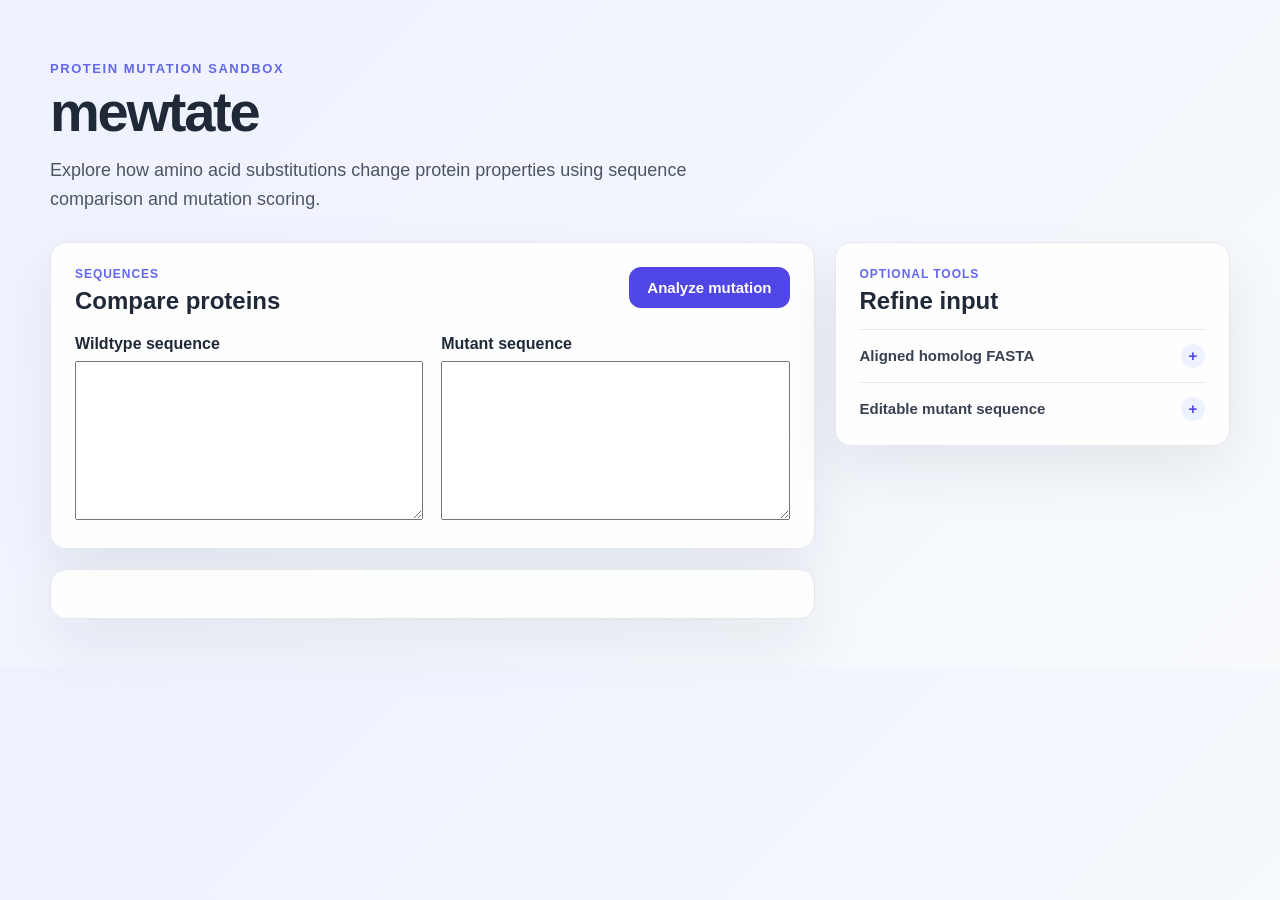
==== frontend/index.html @ 337297ac "added more conservations features, including a heatmap" ====
<!DOCTYPE html>
<html lang="en">
<head>
    <meta charset="UTF-8">
    <title>mewtate</title>
    <link rel="stylesheet" href="style.css">
</head>
<body>
    <main>
        <header class="hero">
            <p class="eyebrow">Protein mutation sandbox</p>
            <h1>mewtate</h1>
            <p class="hero-text">
                Explore how amino acid substitutions change protein properties using sequence comparison
                and mutation scoring.
            </p>
        </header>

        <section class="workspace-grid">
            <div class="main-column">
                <section class="panel sequence-panel">
                    <div class="panel-header">
                        <div>
                            <p class="panel-kicker">Sequences</p>
                            <h2>Compare proteins</h2>
                        </div>
                        <button id="analyze-button">Analyze mutation</button>
                    </div>

                    <div class="sequence-input-grid">
                        <div>
                            <label for="wildtype-sequence">Wildtype sequence</label>
                            <textarea id="wildtype-sequence" rows="7"></textarea>
                        </div>

                        <div>
                            <label for="mutant-sequence">Mutant sequence</label>
                            <textarea id="mutant-sequence" rows="7"></textarea>
                        </div>
                    </div>
                </section>

                <section id="results"></section>
            </div>

            <aside class="panel tools-panel">
                <div class="panel-header compact">
                    <div>
                        <p class="panel-kicker">Optional tools</p>
                        <h2>Refine input</h2>
                    </div>
                </div>

                <details class="tool-drawer">
                    <summary>Aligned homolog FASTA</summary>
                    <label for="aligned-fasta">Paste aligned sequences</label>
                    <textarea id="aligned-fasta" rows="7" placeholder=">seq1&#10;MKTFFVLLL&#10;>seq2&#10;MKTFFILLL&#10;>seq3&#10;MKTYFVLLL"></textarea>
                </details>

                <details class="tool-drawer">
                    <summary>Editable mutant sequence</summary>
                    <button id="load-sequence-button">Load sequence into editor</button>

                    <div class="mutation-modes">
                        <button id="substitute-mode-button">Substitute</button>
                        <button id="insert-mode-button">Insert</button>
                        <button id="delete-mode-button">Delete</button>
                    </div>

                    <div id="sequence-editor"></div>

                    <h3>Amino acid palette</h3>
                    <div id="amino-acid-palette"></div>

                    <div id="amino-acid-legend" class="hidden">
                        <div class="legend">
                            <span class="legend-item aa-nonpolar">Nonpolar / hydrophobic</span>
                            <span class="legend-item aa-polar">Polar uncharged</span>
                            <span class="legend-item aa-positive">Positively charged</span>
                            <span class="legend-item aa-negative">Negatively charged</span>
                        </div>
                    </div>
                </details>
            </aside>
        </section>
    </main>

    <script src="app.js?v=conservation-details"></script>
</body>
</html>
---- frontend/style.css ----
body {
    font-family: Inter, Arial, sans-serif;
    background: linear-gradient(135deg, #eef2ff, #f8fafc);
    color: #1f2937;
    margin: 0;
    padding: 48px 24px;
}


main {
    max-width: 1180px;
    margin: 0 auto;
}

.hero {
    margin-bottom: 28px;
}

.eyebrow {
    text-transform: uppercase;
    letter-spacing: 0.12em;
    font-size: 13px;
    font-weight: 700;
    color: #6366f1;
    margin-bottom: 8px;
}

.hero h1 {
    font-size: 56px;
    line-height: 1;
    margin: 0;
    letter-spacing: -0.04em;
}

.hero-text {
    max-width: 680px;
    font-size: 18px;
    line-height: 1.6;
    color: #4b5563;
    margin-top: 16px;
}

.workspace-grid {
    display: grid;
    grid-template-columns: minmax(0, 1.45fr) minmax(320px, 0.75fr);
    gap: 20px;
    align-items: start;
}

.main-column {
    display: grid;
    gap: 20px;
}

.panel {
    background: rgba(255, 255, 255, 0.92);
    border: 1px solid #e5e7eb;
    border-radius: 16px;
    padding: 24px;
    box-shadow: 0 24px 60px rgba(15, 23, 42, 0.08);
}

.panel-header {
    display: flex;
    justify-content: space-between;
    gap: 18px;
    align-items: flex-start;
    margin-bottom: 20px;
}

.panel-header.compact {
    margin-bottom: 12px;
}

.panel-kicker {
    margin: 0 0 6px;
    color: #6366f1;
    font-size: 12px;
    font-weight: 800;
    letter-spacing: 0.08em;
    text-transform: uppercase;
}

.panel h2 {
    margin: 0;
    font-size: 24px;
}

.sequence-input-grid {
    display: grid;
    grid-template-columns: repeat(2, minmax(0, 1fr));
    gap: 18px;
}

label {
    display: block;
    margin-top: 0;
    font-weight: bold;
}

textarea {
    width: 100%;
    margin-top: 8px;
    padding: 12px;
    font-family: monospace;
    font-size: 16px;
    box-sizing: border-box;
}
button {
    margin-top: 0;
    padding: 12px 18px;
    font-size: 15px;
    font-weight: 700;
    cursor: pointer;
    border: none;
    border-radius: 12px;
    background: #4f46e5;
    color: white;
}

.tool-drawer {
    border-top: 1px solid #e5e7eb;
    padding-top: 14px;
    margin-top: 14px;
}

.tool-drawer summary {
    cursor: pointer;
    color: #374151;
    font-size: 15px;
    font-weight: 700;
    list-style: none;
    display: flex;
    justify-content: space-between;
    align-items: center;
    gap: 12px;
}

.tool-drawer summary::-webkit-details-marker {
    display: none;
}

.tool-drawer summary::after {
    content: "+";
    display: inline-flex;
    justify-content: center;
    align-items: center;
    width: 24px;
    height: 24px;
    border-radius: 50%;
    background: #eef2ff;
    color: #4f46e5;
}

.tool-drawer[open] summary::after {
    content: "-";
}

.tool-drawer[open] summary {
    margin-bottom: 16px;
}

.tool-drawer h3 {
    margin: 18px 0 0;
    font-size: 16px;
}

.tool-drawer label {
    margin-top: 0;
}

.insert-slot {
    width: 24px;
    height: 34px;
    border-radius: 8px;
    border: 1px dashed #9ca3af;
    background: #f9fafb;
    color: #6b7280;
    font-weight: bold;
    padding: 0;
    margin-top: 0;
}

.insert-slot:hover {
    background: #e0e7ff;
    border-color: #4f46e5;
    color: #4f46e5;
}

.insert-slot.selected-insert-slot {
    background: #4f46e5;
    border-color: #4f46e5;
    color: white;
}

.editable-residue:disabled {
    cursor: default;
    opacity: 1;
}

button:hover {
    background: #4338ca;
}
.editable-residue,
.amino-acid-block {
    margin-top: 0;
    padding: 0;
    color: #1f2937;
}
.mutation-modes {
    display: flex;
    gap: 10px;
    margin-top: 18px;
    margin-bottom: 18px;
}

.mutation-modes button {
    background: #e5e7eb;
    color: #111827;
}

.mutation-modes button:hover {
    background: #d1d5db;
}
.mutation-modes button.active-mode {
    background: #cb9763;
    color: white;
}


#results {
    padding: 24px;
    border: 1px solid #e5e7eb;
    border-radius: 16px;
    background: rgba(255, 255, 255, 0.92);
    box-shadow: 0 24px 60px rgba(15, 23, 42, 0.08);
}

li {
    margin-bottom: 20px;
}

.error {
    color: darkred;
    font-weight: bold;
}

.sequence-visualization {
    margin-top: 16px;
    margin-bottom: 28px;
    padding: 16px;
    background: #fafafa;
    border: 1px solid #ddd;
    border-radius: 10px;
}

.sequence-row {
    display: flex;
    align-items: flex-start;
    margin-bottom: 12px;
}

.sequence-label {
    width: 48px;
    font-weight: bold;
    font-family: monospace;
}

.sequence-tiles {
    display: flex;
    flex-wrap: wrap;
    gap: 4px;
}

.residue-tile {
    display: inline-flex;
    align-items: center;
    justify-content: center;
    width: 28px;
    height: 28px;
    font-family: monospace;
    font-weight: bold;
    background: #e8e8e8;
    border-radius: 6px;
    border: 1px solid #ccc;
}

.residue-tile.changed {
    background: #ffd6a5;
    border-color: #cc7a00;
}

.conservation-heatmap {
    display: flex;
    flex-wrap: wrap;
    gap: 4px;
    margin-top: 12px;
    margin-bottom: 28px;
    padding: 16px;
    background: #fafafa;
    border: 1px solid #ddd;
    border-radius: 10px;
}

.conservation-legend {
    display: grid;
    grid-template-columns: auto minmax(140px, 240px) auto;
    align-items: center;
    gap: 10px;
    margin-top: 10px;
    color: #4b5563;
    font-size: 13px;
    font-weight: 700;
}

.conservation-gradient {
    height: 10px;
    border-radius: 999px;
    border: 1px solid #fecdd3;
    background: linear-gradient(90deg, hsl(350, 48%, 96%), hsl(350, 90%, 44%));
}

.conservation-tile {
    display: inline-flex;
    align-items: center;
    justify-content: center;
    width: 28px;
    height: 28px;
    border-radius: 6px;
    border: 1px solid #ccc;
    font-family: monospace;
    font-weight: bold;
}

.substitution-list {
    display: grid;
    gap: 16px;
}

.substitution-card {
    padding: 18px;
    border-radius: 12px;
    border: 1px solid #ddd;
    background: #fafafa;
}

.substitution-header {
    display: flex;
    justify-content: space-between;
    align-items: center;
    margin-bottom: 10px;
}

.substitution-header strong {
    font-size: 20px;
    font-family: monospace;
}

.substitution-header span {
    padding: 4px 10px;
    border-radius: 999px;
    font-size: 13px;
    font-weight: bold;
    text-transform: uppercase;
}

.substitution-details {
    display: grid;
    grid-template-columns: repeat(auto-fit, minmax(130px, 1fr));
    gap: 12px;
    margin-top: 14px;
}

.substitution-details div {
    padding: 10px;
    background: white;
    border-radius: 8px;
    border: 1px solid #e0e0e0;
}

.severity-low .substitution-header span {
    background: #d8f3dc;
    color: #1b5e20;
}

.severity-moderate .substitution-header span {
    background: #fff3bf;
    color: #7a4f00;
}

.severity-high .substitution-header span {
    background: #ffd6d6;
    color: #8a0000;
}

#sequence-editor,
#amino-acid-palette {
    display: flex;
    flex-wrap: wrap;
    gap: 6px;
    margin-top: 12px;
    margin-bottom: 24px;
}

.editable-residue,
.amino-acid-block {
    width: 34px;
    height: 34px;
    border-radius: 8px;
    border: 1px solid #ccc;
    background: #eeeeee;
    font-family: monospace;
    font-weight: bold;
    cursor: pointer;
}

.editable-residue:hover,
.amino-acid-block:hover {
    background: #ddd;
}

.editable-residue.selected {
    background: #bde0fe;
    border-color: #0077b6;
}

.aa-nonpolar {
    background: #d8f3dc;
    border-color: #95d5b2;
}

.aa-polar {
    background: #dbeafe;
    border-color: #93c5fd;
}

.aa-positive {
    background: #fde2e2;
    border-color: #fca5a5;
}

.aa-negative {
    background: #ede9fe;
    border-color: #c4b5fd;
}

.legend {
    display: flex;
    flex-wrap: wrap;
    gap: 8px;
    margin-bottom: 24px;
}

.legend-item {
    padding: 6px 10px;
    border-radius: 999px;
    border: 1px solid #ccc;
    font-size: 13px;
    font-weight: bold;
}
.hidden {
    display: none;
}

@media (max-width: 900px) {
    body {
        padding: 32px 16px;
    }

    .workspace-grid,
    .sequence-input-grid {
        grid-template-columns: 1fr;
    }

    .panel-header {
        display: block;
    }

    #analyze-button {
        margin-top: 16px;
        width: 100%;
    }
}
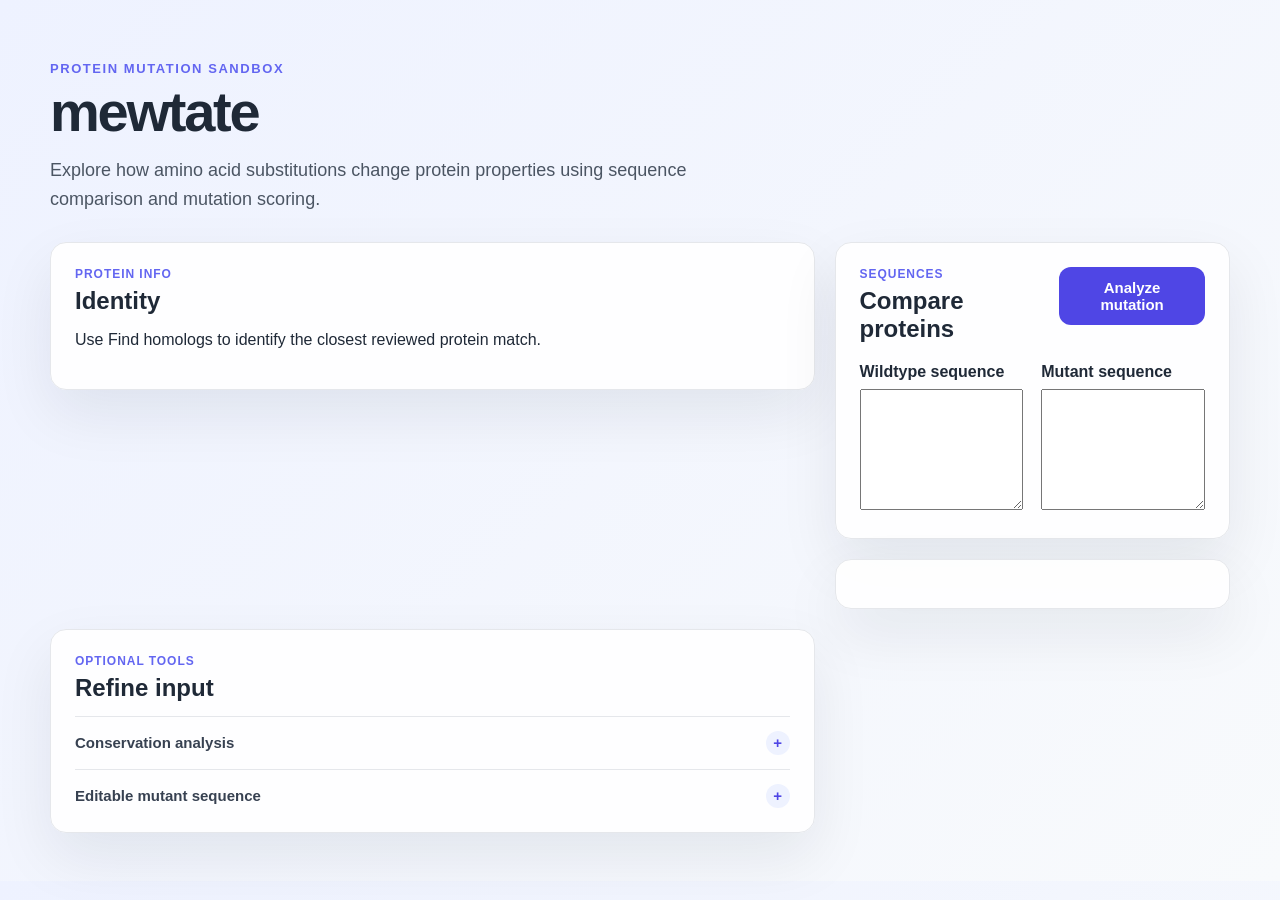
==== commit 6072ee8c: "added full homolog search and alignment job support" ====
--- a/frontend/index.html
+++ b/frontend/index.html
@@ -17,6 +17,21 @@
         </header>
 
         <section class="workspace-grid">
+            <aside class="panel info-panel">
+                <div class="panel-header compact">
+                    <div>
+                        <p class="panel-kicker">Protein info</p>
+                        <h2>Identity</h2>
+                    </div>
+                </div>
+
+                <div id="protein-info" class="protein-info">
+                    <p class="empty-state">
+                        Use Find homologs to identify the closest reviewed protein match.
+                    </p>
+                </div>
+            </aside>
+
             <div class="main-column">
                 <section class="panel sequence-panel">
                     <div class="panel-header">
@@ -30,12 +45,12 @@
                     <div class="sequence-input-grid">
                         <div>
                             <label for="wildtype-sequence">Wildtype sequence</label>
-                            <textarea id="wildtype-sequence" rows="7"></textarea>
+                            <textarea id="wildtype-sequence" rows="5"></textarea>
                         </div>
 
                         <div>
                             <label for="mutant-sequence">Mutant sequence</label>
-                            <textarea id="mutant-sequence" rows="7"></textarea>
+                            <textarea id="mutant-sequence" rows="5"></textarea>
                         </div>
                     </div>
                 </section>
@@ -52,8 +67,21 @@
                 </div>
 
                 <details class="tool-drawer">
-                    <summary>Aligned homolog FASTA</summary>
-                    <label for="aligned-fasta">Paste aligned sequences</label>
+                    <summary>Conservation analysis</summary>
+                    <div class="homolog-search">
+                        <p class="tool-description">
+                            Find homologs automatically or paste your own pre-aligned homolog sequences below. Homolog search can take a minute or two.
+                            Custom Aligned FASTA is prioritized over homolog search. 
+                        </p>
+                        <button id="find-homologs-button">Find homologs</button>
+                        <div id="homolog-search-progress" class="progress-bar hidden">
+                            <span></span>
+                        </div>
+                        <p id="homolog-search-status" class="tool-status">
+                            Search Swiss-Prot homologs and build a Clustal Omega alignment for conservation analysis.
+                        </p>
+                    </div>
+                    <label for="aligned-fasta">Custom aligned FASTA</label>
                     <textarea id="aligned-fasta" rows="7" placeholder=">seq1&#10;MKTFFVLLL&#10;>seq2&#10;MKTFFILLL&#10;>seq3&#10;MKTYFVLLL"></textarea>
                 </details>
 
--- a/frontend/style.css
+++ b/frontend/style.css
@@ -106,6 +106,7 @@
     font-size: 16px;
     box-sizing: border-box;
 }
+
 button {
     margin-top: 0;
     padding: 12px 18px;
@@ -167,6 +168,9 @@
 
 .tool-drawer label {
     margin-top: 0;
+    color: #4b5563;
+    font-size: 13px;
+    font-weight: 600;
 }
 
 .insert-slot {
@@ -201,6 +205,86 @@
 button:hover {
     background: #4338ca;
 }
+
+button:disabled {
+    cursor: wait;
+    opacity: 0.65;
+}
+
+.homolog-search {
+    display: grid;
+    gap: 10px;
+    margin-bottom: 18px;
+}
+
+.homolog-search button {
+    justify-self: start;
+}
+
+.tool-status {
+    margin: 0;
+    color: #4b5563;
+    font-size: 14px;
+    line-height: 1.5;
+}
+
+.tool-description {
+    margin: 0;
+    color: #4b5563;
+    font-size: 14px;
+    line-height: 1.5;
+}
+
+.tool-status.error {
+    color: darkred;
+    font-weight: 700;
+}
+
+.tool-status.success {
+    color: #166534;
+    font-weight: 700;
+}
+
+.tool-status.success::before {
+    content: "✓";
+    display: inline-flex;
+    align-items: center;
+    justify-content: center;
+    width: 18px;
+    height: 18px;
+    margin-right: 6px;
+    border-radius: 50%;
+    background: #dcfce7;
+    color: #166534;
+    font-size: 12px;
+}
+
+.progress-bar {
+    height: 8px;
+    overflow: hidden;
+    border-radius: 999px;
+    background: #e5e7eb;
+}
+
+.progress-bar span {
+    display: block;
+    width: 42%;
+    height: 100%;
+    border-radius: inherit;
+    background: linear-gradient(90deg, #818cf8, #4f46e5);
+    animation: progress-slide 1.25s ease-in-out infinite;
+}
+
+@keyframes progress-slide {
+    0% {
+        transform: translateX(-110%);
+    }
+
+    100% {
+        transform: translateX(260%);
+    }
+}
+
 .editable-residue,
 .amino-acid-block {
     margin-top: 0;
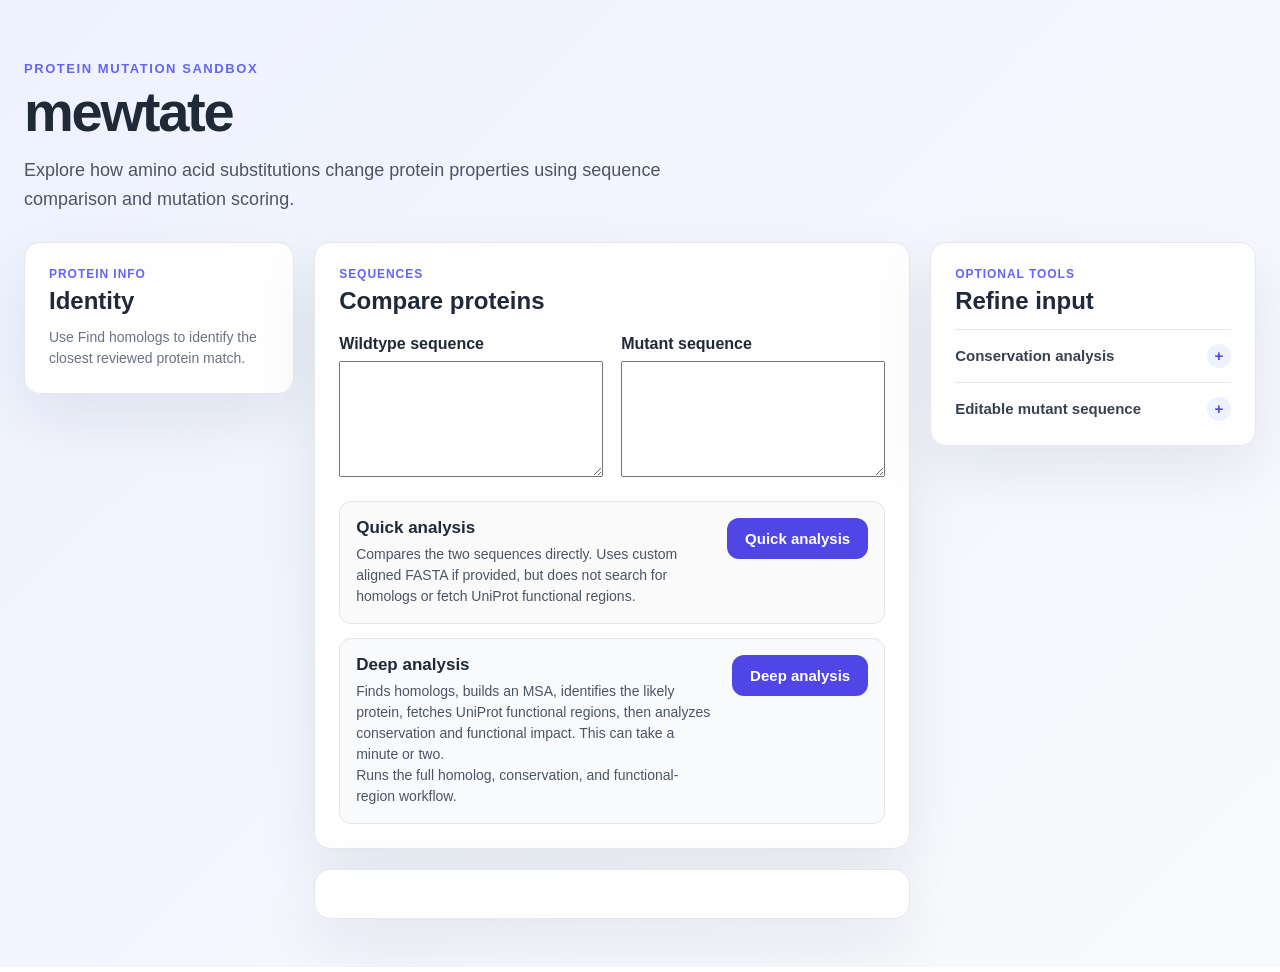
==== commit afa238e1: "added functional analysis" ====
--- a/frontend/index.html
+++ b/frontend/index.html
@@ -39,7 +39,6 @@
                             <p class="panel-kicker">Sequences</p>
                             <h2>Compare proteins</h2>
                         </div>
-                        <button id="analyze-button">Analyze mutation</button>
                     </div>
 
                     <div class="sequence-input-grid">
@@ -51,6 +50,37 @@
                         <div>
                             <label for="mutant-sequence">Mutant sequence</label>
                             <textarea id="mutant-sequence" rows="5"></textarea>
+                        </div>
+                    </div>
+
+                    <div class="analysis-actions">
+                        <div class="analysis-option">
+                            <div>
+                                <h3>Quick analysis</h3>
+                                <p>
+                                    Compares the two sequences directly. Uses custom aligned FASTA if provided,
+                                    but does not search for homologs or fetch UniProt functional regions.
+                                </p>
+                            </div>
+                            <button id="quick-analysis-button">Quick analysis</button>
+                        </div>
+
+                        <div class="analysis-option deep-analysis">
+                            <div>
+                                <h3>Deep analysis</h3>
+                                <p>
+                                    Finds homologs, builds an MSA, identifies the likely protein, fetches UniProt
+                                    functional regions, then analyzes conservation and functional impact. This can
+                                    take a minute or two.
+                                </p>
+                                <div id="deep-analysis-progress" class="progress-bar hidden">
+                                    <span></span>
+                                </div>
+                                <p id="deep-analysis-status" class="tool-status">
+                                    Runs the full homolog, conservation, and functional-region workflow.
+                                </p>
+                            </div>
+                            <button id="deep-analysis-button">Deep analysis</button>
                         </div>
                     </div>
                 </section>
@@ -70,15 +100,8 @@
                     <summary>Conservation analysis</summary>
                     <div class="homolog-search">
                         <p class="tool-description">
-                            Find homologs automatically or paste your own pre-aligned homolog sequences below. Homolog search can take a minute or two.
-                            Custom Aligned FASTA is prioritized over homolog search. 
-                        </p>
-                        <button id="find-homologs-button">Find homologs</button>
-                        <div id="homolog-search-progress" class="progress-bar hidden">
-                            <span></span>
-                        </div>
-                        <p id="homolog-search-status" class="tool-status">
-                            Search Swiss-Prot homologs and build a Clustal Omega alignment for conservation analysis.
+                            Paste your own pre-aligned homolog sequences below. Quick and deep analysis will use
+                            this custom alignment instead of an automatically generated homolog alignment.
                         </p>
                     </div>
                     <label for="aligned-fasta">Custom aligned FASTA</label>
--- a/frontend/style.css
+++ b/frontend/style.css
@@ -8,7 +8,7 @@
 
 
 main {
-    max-width: 1180px;
+    max-width: 1480px;
     margin: 0 auto;
 }
 
@@ -42,7 +42,7 @@
 
 .workspace-grid {
     display: grid;
-    grid-template-columns: minmax(0, 1.45fr) minmax(320px, 0.75fr);
+    grid-template-columns: minmax(180px, 0.68fr) minmax(430px, 1.5fr) minmax(260px, 0.82fr);
     gap: 20px;
     align-items: start;
 }
@@ -50,6 +50,7 @@
 .main-column {
     display: grid;
     gap: 20px;
+    min-width: 0;
 }
 
 .panel {
@@ -86,10 +87,100 @@
     font-size: 24px;
 }
 
+.protein-info {
+    display: grid;
+    gap: 14px;
+}
+
+.empty-state {
+    margin: 0;
+    color: #6b7280;
+    font-size: 14px;
+    line-height: 1.5;
+}
+
+.protein-match h3 {
+    margin: 12px 0 16px;
+    font-size: 17px;
+    line-height: 1.35;
+    overflow-wrap: anywhere;
+}
+
+.match-badge {
+    display: inline-flex;
+    padding: 5px 9px;
+    border-radius: 999px;
+    background: #dcfce7;
+    color: #166534;
+    font-size: 12px;
+    font-weight: 800;
+}
+
+.protein-match dl {
+    display: grid;
+    gap: 10px;
+    margin: 0;
+}
+
+.protein-match dl div {
+    display: flex;
+    justify-content: space-between;
+    gap: 12px;
+    padding-top: 10px;
+    border-top: 1px solid #e5e7eb;
+}
+
+.protein-match dt {
+    color: #6b7280;
+    font-size: 13px;
+    font-weight: 700;
+}
+
+.protein-match dd {
+    margin: 0;
+    color: #111827;
+    font-size: 13px;
+    font-weight: 800;
+    text-align: right;
+}
+
 .sequence-input-grid {
     display: grid;
     grid-template-columns: repeat(2, minmax(0, 1fr));
     gap: 18px;
+}
+
+.analysis-actions {
+    display: grid;
+    gap: 14px;
+    margin-top: 20px;
+}
+
+.analysis-option {
+    display: grid;
+    grid-template-columns: minmax(0, 1fr) auto;
+    gap: 18px;
+    align-items: start;
+    padding: 16px;
+    border: 1px solid #e5e7eb;
+    border-radius: 12px;
+    background: #fafafa;
+}
+
+.analysis-option h3 {
+    margin: 0 0 6px;
+    font-size: 17px;
+}
+
+.analysis-option p {
+    margin: 0;
+    color: #4b5563;
+    font-size: 14px;
+    line-height: 1.5;
+}
+
+.deep-analysis {
+    background: #f8fafc;
 }
 
 label {
@@ -313,6 +404,7 @@
 
 
 #results {
+    min-width: 0;
     padding: 24px;
     border: 1px solid #e5e7eb;
     border-radius: 16px;
@@ -332,27 +424,36 @@
 .sequence-visualization {
     margin-top: 16px;
     margin-bottom: 28px;
-    padding: 16px;
+    padding: 12px;
     background: #fafafa;
     border: 1px solid #ddd;
     border-radius: 10px;
+    max-height: 150px;
+    max-width: 100%;
+    overflow: auto;
 }
 
 .sequence-row {
     display: flex;
     align-items: flex-start;
-    margin-bottom: 12px;
+    margin-bottom: 8px;
+    width: max-content;
+    max-width: none;
 }
 
 .sequence-label {
-    width: 48px;
+    position: sticky;
+    left: 0;
+    z-index: 1;
+    width: 42px;
     font-weight: bold;
     font-family: monospace;
+    background: #fafafa;
 }
 
 .sequence-tiles {
     display: flex;
-    flex-wrap: wrap;
+    flex-wrap: nowrap;
     gap: 4px;
 }
 
@@ -360,8 +461,9 @@
     display: inline-flex;
     align-items: center;
     justify-content: center;
-    width: 28px;
-    height: 28px;
+    width: 24px;
+    height: 24px;
+    font-size: 13px;
     font-family: monospace;
     font-weight: bold;
     background: #e8e8e8;
@@ -408,12 +510,30 @@
     display: inline-flex;
     align-items: center;
     justify-content: center;
-    width: 28px;
-    height: 28px;
+    width: 24px;
+    height: 24px;
+    font-size: 13px;
     border-radius: 6px;
     border: 1px solid #ccc;
     font-family: monospace;
     font-weight: bold;
+}
+
+.functional-region-list {
+    display: flex;
+    flex-wrap: wrap;
+    gap: 8px;
+    margin: 12px 0 28px;
+}
+
+.functional-region-chip {
+    padding: 6px 9px;
+    border: 1px solid #c7d2fe;
+    border-radius: 999px;
+    background: #eef2ff;
+    color: #3730a3;
+    font-size: 13px;
+    font-weight: 700;
 }
 
 .substitution-list {
@@ -546,7 +666,7 @@
     display: none;
 }
 
-@media (max-width: 900px) {
+@media (max-width: 780px) {
     body {
         padding: 32px 16px;
     }
@@ -560,7 +680,11 @@
         display: block;
     }
 
-    #analyze-button {
+    .analysis-option {
+        grid-template-columns: 1fr;
+    }
+
+    .analysis-option button {
         margin-top: 16px;
         width: 100%;
     }
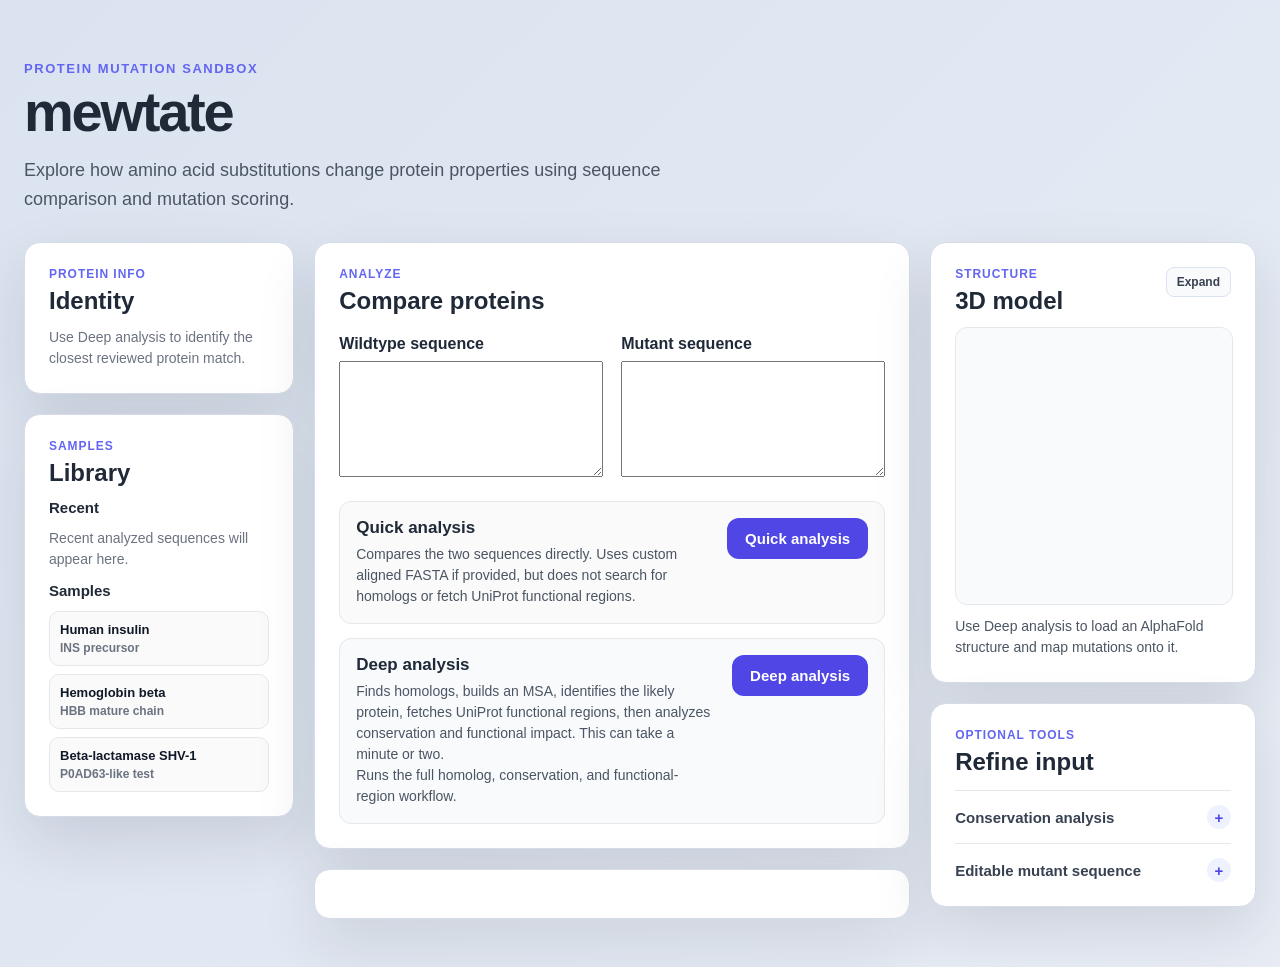
==== commit 34048ae6: "added 3d model viz" ====
--- a/frontend/index.html
+++ b/frontend/index.html
@@ -3,6 +3,7 @@
 <head>
     <meta charset="UTF-8">
     <title>mewtate</title>
+    <link rel="icon" type="image/png" href="mewtateLogo.png">
     <link rel="stylesheet" href="style.css">
 </head>
 <body>
@@ -17,26 +18,47 @@
         </header>
 
         <section class="workspace-grid">
-            <aside class="panel info-panel">
-                <div class="panel-header compact">
-                    <div>
-                        <p class="panel-kicker">Protein info</p>
-                        <h2>Identity</h2>
+            <div class="left-column">
+                <aside class="panel info-panel">
+                    <div class="panel-header compact">
+                        <div>
+                            <p class="panel-kicker">Protein info</p>
+                            <h2>Identity</h2>
+                        </div>
                     </div>
-                </div>
 
-                <div id="protein-info" class="protein-info">
-                    <p class="empty-state">
-                        Use Find homologs to identify the closest reviewed protein match.
-                    </p>
-                </div>
-            </aside>
+                    <div id="protein-info" class="protein-info">
+                        <p class="empty-state">
+                            Use Deep analysis to identify the closest reviewed protein match.
+                        </p>
+                    </div>
+                </aside>
+
+                <aside class="panel sequence-library-panel">
+                    <div class="panel-header compact">
+                        <div>
+                            <p class="panel-kicker">Samples</p>
+                            <h2>Library</h2>
+                        </div>
+                    </div>
+
+                    <div class="sequence-library">
+                        <h3>Recent</h3>
+                        <div id="recent-sequences" class="sequence-list">
+                            <p class="empty-state">Recent analyzed sequences will appear here.</p>
+                        </div>
+
+                        <h3>Samples</h3>
+                        <div id="sample-sequences" class="sequence-list"></div>
+                    </div>
+                </aside>
+            </div>
 
             <div class="main-column">
                 <section class="panel sequence-panel">
                     <div class="panel-header">
                         <div>
-                            <p class="panel-kicker">Sequences</p>
+                            <p class="panel-kicker">Analyze</p>
                             <h2>Compare proteins</h2>
                         </div>
                     </div>
@@ -88,54 +110,72 @@
                 <section id="results"></section>
             </div>
 
-            <aside class="panel tools-panel">
-                <div class="panel-header compact">
-                    <div>
-                        <p class="panel-kicker">Optional tools</p>
-                        <h2>Refine input</h2>
-                    </div>
-                </div>
-
-                <details class="tool-drawer">
-                    <summary>Conservation analysis</summary>
-                    <div class="homolog-search">
-                        <p class="tool-description">
-                            Paste your own pre-aligned homolog sequences below. Quick and deep analysis will use
-                            this custom alignment instead of an automatically generated homolog alignment.
-                        </p>
-                    </div>
-                    <label for="aligned-fasta">Custom aligned FASTA</label>
-                    <textarea id="aligned-fasta" rows="7" placeholder=">seq1&#10;MKTFFVLLL&#10;>seq2&#10;MKTFFILLL&#10;>seq3&#10;MKTYFVLLL"></textarea>
-                </details>
-
-                <details class="tool-drawer">
-                    <summary>Editable mutant sequence</summary>
-                    <button id="load-sequence-button">Load sequence into editor</button>
-
-                    <div class="mutation-modes">
-                        <button id="substitute-mode-button">Substitute</button>
-                        <button id="insert-mode-button">Insert</button>
-                        <button id="delete-mode-button">Delete</button>
+            <div class="right-column">
+                <aside class="panel structure-panel" id="structure-panel">
+                    <div class="panel-header compact">
+                        <div>
+                            <p class="panel-kicker">Structure</p>
+                            <h2>3D model</h2>
+                        </div>
+                        <button id="structure-expand-button" class="icon-action" type="button">Expand</button>
                     </div>
 
-                    <div id="sequence-editor"></div>
+                    <div id="structure-viewer" class="structure-viewer"></div>
+                    <p id="structure-status" class="tool-status">
+                        Use Deep analysis to load an AlphaFold structure and map mutations onto it.
+                    </p>
+                </aside>
 
-                    <h3>Amino acid palette</h3>
-                    <div id="amino-acid-palette"></div>
-
-                    <div id="amino-acid-legend" class="hidden">
-                        <div class="legend">
-                            <span class="legend-item aa-nonpolar">Nonpolar / hydrophobic</span>
-                            <span class="legend-item aa-polar">Polar uncharged</span>
-                            <span class="legend-item aa-positive">Positively charged</span>
-                            <span class="legend-item aa-negative">Negatively charged</span>
+                <aside class="panel tools-panel">
+                    <div class="panel-header compact">
+                        <div>
+                            <p class="panel-kicker">Optional tools</p>
+                            <h2>Refine input</h2>
                         </div>
                     </div>
-                </details>
-            </aside>
+
+                    <details class="tool-drawer">
+                        <summary>Conservation analysis</summary>
+                        <div class="homolog-search">
+                            <p class="tool-description">
+                                Paste your own pre-aligned homolog sequences below. Quick and deep analysis will use
+                                this custom alignment instead of an automatically generated homolog alignment.
+                            </p>
+                        </div>
+                        <label for="aligned-fasta">Custom aligned FASTA</label>
+                        <textarea id="aligned-fasta" rows="7" placeholder=">seq1&#10;MKTFFVLLL&#10;>seq2&#10;MKTFFILLL&#10;>seq3&#10;MKTYFVLLL"></textarea>
+                    </details>
+
+                    <details class="tool-drawer">
+                        <summary>Editable mutant sequence</summary>
+                        <button id="load-sequence-button">Load sequence into editor</button>
+
+                        <div class="mutation-modes">
+                            <button id="substitute-mode-button">Substitute</button>
+                            <button id="insert-mode-button">Insert</button>
+                            <button id="delete-mode-button">Delete</button>
+                        </div>
+
+                        <div id="sequence-editor"></div>
+
+                        <h3>Amino acid palette</h3>
+                        <div id="amino-acid-palette"></div>
+
+                        <div id="amino-acid-legend" class="hidden">
+                            <div class="legend">
+                                <span class="legend-item aa-nonpolar">Nonpolar / hydrophobic</span>
+                                <span class="legend-item aa-polar">Polar uncharged</span>
+                                <span class="legend-item aa-positive">Positively charged</span>
+                                <span class="legend-item aa-negative">Negatively charged</span>
+                            </div>
+                        </div>
+                    </details>
+                </aside>
+            </div>
         </section>
     </main>
 
+    <script src="vendor/3Dmol-min.js"></script>
     <script src="app.js?v=conservation-details"></script>
 </body>
 </html>
--- a/frontend/style.css
+++ b/frontend/style.css
@@ -1,6 +1,6 @@
 body {
     font-family: Inter, Arial, sans-serif;
-    background: linear-gradient(135deg, #eef2ff, #f8fafc);
+    background: linear-gradient(135deg, #dbe3f0, #e8edf5);
     color: #1f2937;
     margin: 0;
     padding: 48px 24px;
@@ -53,12 +53,22 @@
     min-width: 0;
 }
 
+.left-column {
+    display: grid;
+    gap: 20px;
+}
+
+.right-column {
+    display: grid;
+    gap: 20px;
+}
+
 .panel {
-    background: rgba(255, 255, 255, 0.92);
-    border: 1px solid #e5e7eb;
+    background: #ffffff;
+    border: 1px solid #d6dce7;
     border-radius: 16px;
     padding: 24px;
-    box-shadow: 0 24px 60px rgba(15, 23, 42, 0.08);
+    box-shadow: 0 24px 60px rgba(15, 23, 42, 0.12);
 }
 
 .panel-header {
@@ -71,6 +81,22 @@
 
 .panel-header.compact {
     margin-bottom: 12px;
+}
+
+.icon-action {
+    align-self: flex-start;
+    padding: 7px 10px;
+    border: 1px solid #dbe3f0;
+    border-radius: 8px;
+    background: #f8fafc;
+    color: #374151;
+    font-size: 12px;
+    font-weight: 800;
+}
+
+.icon-action:hover {
+    background: #eef2ff;
+    color: #4f46e5;
 }
 
 .panel-kicker {
@@ -142,6 +168,98 @@
     font-size: 13px;
     font-weight: 800;
     text-align: right;
+}
+
+.sequence-library {
+    display: grid;
+    gap: 12px;
+}
+
+.sequence-library h3 {
+    margin: 0;
+    font-size: 15px;
+}
+
+.sequence-list {
+    display: grid;
+    gap: 8px;
+}
+
+.structure-panel {
+    overflow: hidden;
+}
+
+.structure-viewer {
+    position: relative;
+    contain: layout paint;
+    width: 100%;
+    aspect-ratio: 1 / 1;
+    min-height: 220px;
+    margin-bottom: 12px;
+    overflow: hidden;
+    border: 1px solid #e5e7eb;
+    border-radius: 12px;
+    background: #f8fafc;
+}
+
+.structure-viewer canvas,
+.structure-viewer > div {
+    display: block;
+    position: absolute !important;
+    inset: 0;
+    width: 100% !important;
+    height: 100% !important;
+}
+
+.structure-panel.expanded {
+    position: fixed;
+    inset: 28px;
+    z-index: 20;
+    display: grid;
+    grid-template-rows: auto minmax(0, 1fr) auto;
+    max-width: none;
+    overflow: hidden;
+}
+
+.structure-panel.expanded .structure-viewer {
+    aspect-ratio: auto;
+    min-height: 0;
+    height: 100%;
+}
+
+.structure-panel.expanded::before {
+    content: "";
+    position: fixed;
+    inset: 0;
+    z-index: -1;
+    background: rgba(15, 23, 42, 0.34);
+}
+
+.sequence-preset {
+    width: 100%;
+    padding: 10px;
+    border: 1px solid #e5e7eb;
+    border-radius: 10px;
+    background: #fafafa;
+    color: #111827;
+    text-align: left;
+}
+
+.sequence-preset:hover {
+    background: #eef2ff;
+}
+
+.sequence-preset strong {
+    display: block;
+    font-size: 13px;
+}
+
+.sequence-preset span {
+    display: block;
+    margin-top: 4px;
+    color: #6b7280;
+    font-size: 12px;
+    font-weight: 600;
 }
 
 .sequence-input-grid {
@@ -406,10 +524,10 @@
 #results {
     min-width: 0;
     padding: 24px;
-    border: 1px solid #e5e7eb;
+    border: 1px solid #d6dce7;
     border-radius: 16px;
-    background: rgba(255, 255, 255, 0.92);
-    box-shadow: 0 24px 60px rgba(15, 23, 42, 0.08);
+    background: #ffffff;
+    box-shadow: 0 24px 60px rgba(15, 23, 42, 0.12);
 }
 
 li {
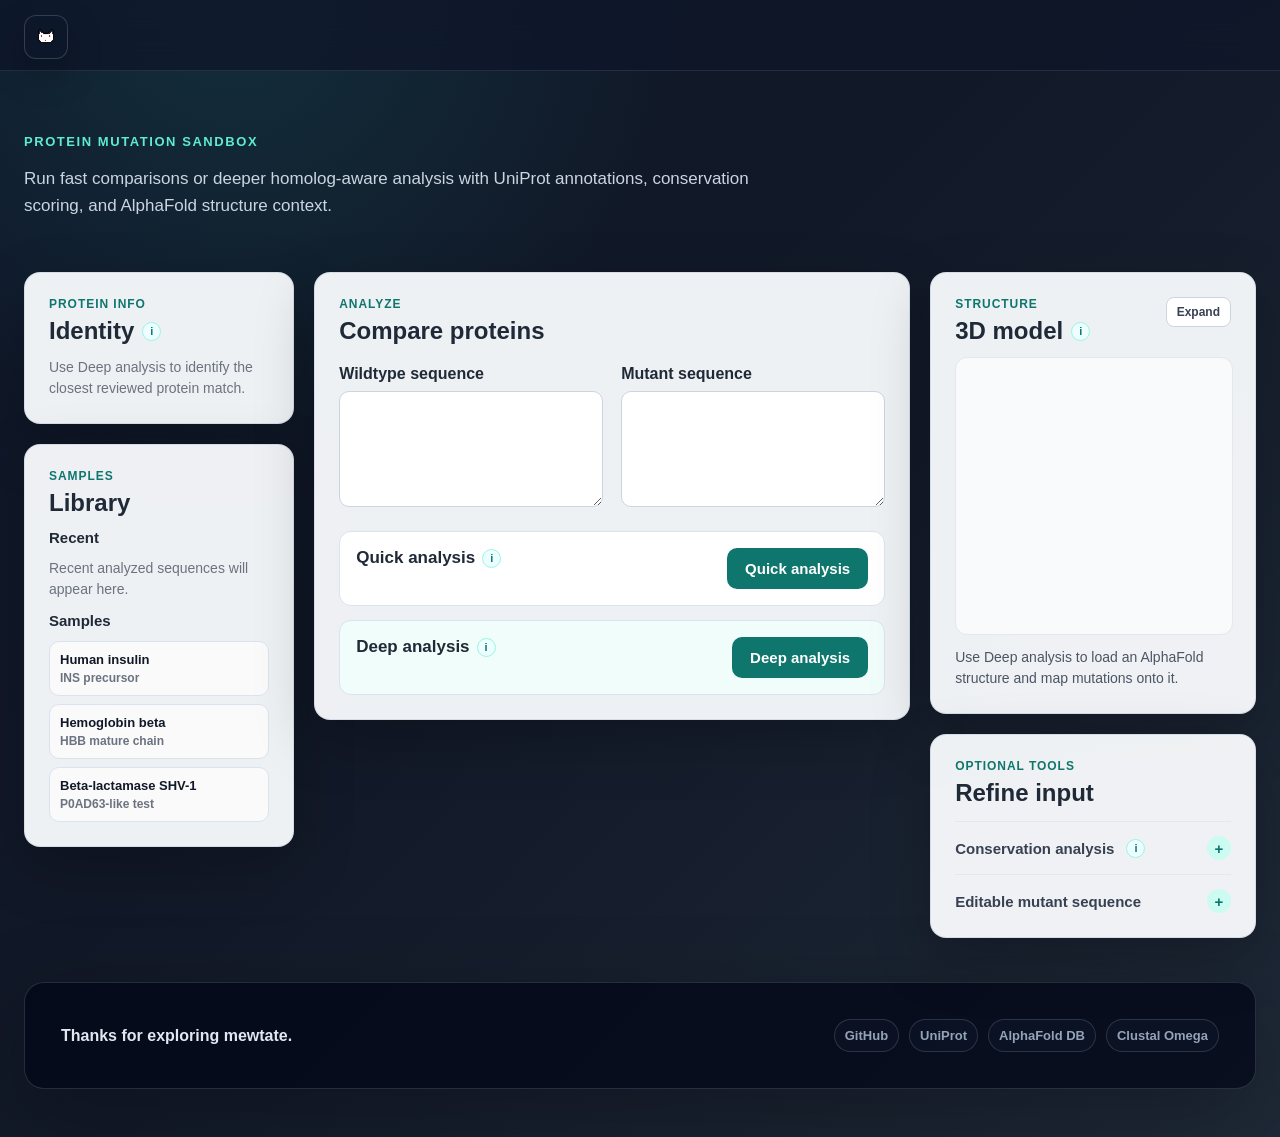
==== commit 2373453d: "changed visuals and added info boxes" ====
--- a/frontend/index.html
+++ b/frontend/index.html
@@ -7,14 +7,24 @@
     <link rel="stylesheet" href="style.css">
 </head>
 <body>
+    <header class="site-header">
+        <div class="brand-zone">
+            <a class="brand-mark" href="#" aria-label="mewtate home">
+                <img src="mewtateLogo.png" alt="mewtate logo">
+            </a>
+        </div>
+
+    </header>
+
     <main>
         <header class="hero">
-            <p class="eyebrow">Protein mutation sandbox</p>
-            <h1>mewtate</h1>
-            <p class="hero-text">
-                Explore how amino acid substitutions change protein properties using sequence comparison
-                and mutation scoring.
-            </p>
+            <div>
+                <p class="eyebrow">Protein mutation sandbox</p>
+                <p class="hero-text">
+                    Run fast comparisons or deeper homolog-aware analysis with UniProt annotations,
+                    conservation scoring, and AlphaFold structure context.
+                </p>
+            </div>
         </header>
 
         <section class="workspace-grid">
@@ -23,7 +33,10 @@
                     <div class="panel-header compact">
                         <div>
                             <p class="panel-kicker">Protein info</p>
-                            <h2>Identity</h2>
+                            <h2>
+                                Identity
+                                <span class="info-tip" tabindex="0" data-tooltip="Deep analysis compares your sequence against UniProt matches so mewtate can show a likely protein name, organism, accession, and annotation source.">i</span>
+                            </h2>
                         </div>
                     </div>
 
@@ -78,29 +91,24 @@
                     <div class="analysis-actions">
                         <div class="analysis-option">
                             <div>
-                                <h3>Quick analysis</h3>
-                                <p>
-                                    Compares the two sequences directly. Uses custom aligned FASTA if provided,
-                                    but does not search for homologs or fetch UniProt functional regions.
-                                </p>
+                                <h3>
+                                    Quick analysis
+                                    <span class="info-tip" tabindex="0" data-tooltip="Compares wildtype and mutant sequences directly. It uses a pasted aligned FASTA if available, but skips remote homolog search and UniProt feature lookup.">i</span>
+                                </h3>
                             </div>
                             <button id="quick-analysis-button">Quick analysis</button>
                         </div>
 
                         <div class="analysis-option deep-analysis">
                             <div>
-                                <h3>Deep analysis</h3>
-                                <p>
-                                    Finds homologs, builds an MSA, identifies the likely protein, fetches UniProt
-                                    functional regions, then analyzes conservation and functional impact. This can
-                                    take a minute or two.
-                                </p>
+                                <h3>
+                                    Deep analysis
+                                    <span class="info-tip" tabindex="0" data-tooltip="Runs the full workflow: identifies likely homologs, builds an alignment, calculates conservation, fetches UniProt functional regions, and maps mutations onto structure when possible.">i</span>
+                                </h3>
                                 <div id="deep-analysis-progress" class="progress-bar hidden">
                                     <span></span>
                                 </div>
-                                <p id="deep-analysis-status" class="tool-status">
-                                    Runs the full homolog, conservation, and functional-region workflow.
-                                </p>
+                                <p id="deep-analysis-status" class="tool-status"></p>
                             </div>
                             <button id="deep-analysis-button">Deep analysis</button>
                         </div>
@@ -115,7 +123,10 @@
                     <div class="panel-header compact">
                         <div>
                             <p class="panel-kicker">Structure</p>
-                            <h2>3D model</h2>
+                            <h2>
+                                3D model
+                                <span class="info-tip" tabindex="0" data-tooltip="When AlphaFold has a predicted structure for the matched protein, substitutions and deletions are highlighted near the affected residue positions.">i</span>
+                            </h2>
                         </div>
                         <button id="structure-expand-button" class="icon-action" type="button">Expand</button>
                     </div>
@@ -135,7 +146,10 @@
                     </div>
 
                     <details class="tool-drawer">
-                        <summary>Conservation analysis</summary>
+                        <summary>
+                            Conservation analysis
+                            <span class="info-tip" tabindex="0" data-tooltip="Conservation estimates how often each residue is preserved across homologous proteins. Mutations at highly conserved positions are treated as more biologically important.">i</span>
+                        </summary>
                         <div class="homolog-search">
                             <p class="tool-description">
                                 Paste your own pre-aligned homolog sequences below. Quick and deep analysis will use
@@ -175,6 +189,19 @@
         </section>
     </main>
 
+    <footer class="site-footer">
+        <div>
+            <p>Thanks for exploring mewtate.</p>
+        </div>
+
+        <div class="footer-links">
+            <a href="https://github.com/Buuber28" target="_blank" rel="noreferrer">GitHub</a>
+            <a href="https://www.uniprot.org/" target="_blank" rel="noreferrer">UniProt</a>
+            <a href="https://alphafold.ebi.ac.uk/" target="_blank" rel="noreferrer">AlphaFold DB</a>
+            <a href="https://www.ebi.ac.uk/jdispatcher/msa/clustalo" target="_blank" rel="noreferrer">Clustal Omega</a>
+        </div>
+    </footer>
+
     <script src="vendor/3Dmol-min.js"></script>
     <script src="app.js?v=conservation-details"></script>
 </body>
--- a/frontend/style.css
+++ b/frontend/style.css
@@ -1,9 +1,24 @@
 body {
     font-family: Inter, Arial, sans-serif;
-    background: linear-gradient(135deg, #dbe3f0, #e8edf5);
-    color: #1f2937;
-    margin: 0;
-    padding: 48px 24px;
+    background:
+        radial-gradient(circle at 18% 0%, rgba(45, 212, 191, 0.12), transparent 30%),
+        linear-gradient(135deg, #0f172a 0%, #111827 42%, #1f2937 100%);
+    color: #dbe4f0;
+    margin: 0;
+    padding: 0 24px 48px;
+}
+
+body::before {
+    content: "";
+    position: sticky;
+    top: 0;
+    z-index: 14;
+    display: block;
+    height: 70px;
+    margin: 0 -24px -70px;
+    backdrop-filter: blur(18px);
+    background: rgba(15, 23, 42, 0.78);
+    border-bottom: 1px solid rgba(148, 163, 184, 0.16);
 }
 
 
@@ -12,8 +27,51 @@
     margin: 0 auto;
 }
 
+.site-header {
+    position: sticky;
+    top: 0;
+    z-index: 15;
+    display: flex;
+    align-items: center;
+    max-width: 1480px;
+    margin: 0 auto 28px;
+    padding: 14px 0;
+}
+
+.brand-zone {
+    position: relative;
+    display: flex;
+    align-items: center;
+    gap: 12px;
+    width: fit-content;
+}
+
+.brand-mark {
+    display: inline-flex;
+    width: 42px;
+    height: 42px;
+    align-items: center;
+    justify-content: center;
+    overflow: hidden;
+    border: 1px solid rgba(148, 163, 184, 0.28);
+    border-radius: 12px;
+    background: rgba(15, 23, 42, 0.72);
+    box-shadow: 0 14px 34px rgba(0, 0, 0, 0.26);
+}
+
+.brand-mark img {
+    width: 32px;
+    height: 32px;
+    object-fit: contain;
+}
+
 .hero {
+    display: grid;
+    grid-template-columns: minmax(0, 1fr);
+    gap: 24px;
+    align-items: end;
     margin-bottom: 28px;
+    padding: 20px 0 8px;
 }
 
 .eyebrow {
@@ -21,22 +79,24 @@
     letter-spacing: 0.12em;
     font-size: 13px;
     font-weight: 700;
-    color: #6366f1;
+    color: #5eead4;
     margin-bottom: 8px;
 }
 
 .hero h1 {
-    font-size: 56px;
-    line-height: 1;
-    margin: 0;
-    letter-spacing: -0.04em;
+    max-width: 920px;
+    color: #f8fafc;
+    font-size: 44px;
+    line-height: 1.05;
+    margin: 0;
+    letter-spacing: 0;
 }
 
 .hero-text {
-    max-width: 680px;
-    font-size: 18px;
+    max-width: 760px;
+    font-size: 17px;
     line-height: 1.6;
-    color: #4b5563;
+    color: #cbd5e1;
     margin-top: 16px;
 }
 
@@ -64,11 +124,12 @@
 }
 
 .panel {
-    background: #ffffff;
-    border: 1px solid #d6dce7;
+    background: rgba(248, 250, 252, 0.96);
+    border: 1px solid rgba(203, 213, 225, 0.72);
     border-radius: 16px;
     padding: 24px;
-    box-shadow: 0 24px 60px rgba(15, 23, 42, 0.12);
+    color: #1f2937;
+    box-shadow: 0 20px 60px rgba(0, 0, 0, 0.22);
 }
 
 .panel-header {
@@ -86,22 +147,22 @@
 .icon-action {
     align-self: flex-start;
     padding: 7px 10px;
-    border: 1px solid #dbe3f0;
+    border: 1px solid #cbd5e1;
     border-radius: 8px;
-    background: #f8fafc;
+    background: #ffffff;
     color: #374151;
     font-size: 12px;
     font-weight: 800;
 }
 
 .icon-action:hover {
-    background: #eef2ff;
-    color: #4f46e5;
+    background: #ecfeff;
+    color: #0f766e;
 }
 
 .panel-kicker {
     margin: 0 0 6px;
-    color: #6366f1;
+    color: #0f766e;
     font-size: 12px;
     font-weight: 800;
     letter-spacing: 0.08em;
@@ -109,6 +170,9 @@
 }
 
 .panel h2 {
+    display: flex;
+    align-items: center;
+    gap: 8px;
     margin: 0;
     font-size: 24px;
 }
@@ -136,8 +200,8 @@
     display: inline-flex;
     padding: 5px 9px;
     border-radius: 999px;
-    background: #dcfce7;
-    color: #166534;
+    background: #ccfbf1;
+    color: #0f766e;
     font-size: 12px;
     font-weight: 800;
 }
@@ -186,7 +250,7 @@
 }
 
 .structure-panel {
-    overflow: hidden;
+    overflow: visible;
 }
 
 .structure-viewer {
@@ -238,7 +302,7 @@
 .sequence-preset {
     width: 100%;
     padding: 10px;
-    border: 1px solid #e5e7eb;
+    border: 1px solid #dbe3f0;
     border-radius: 10px;
     background: #fafafa;
     color: #111827;
@@ -246,7 +310,7 @@
 }
 
 .sequence-preset:hover {
-    background: #eef2ff;
+    background: #ecfeff;
 }
 
 .sequence-preset strong {
@@ -280,14 +344,66 @@
     gap: 18px;
     align-items: start;
     padding: 16px;
-    border: 1px solid #e5e7eb;
+    border: 1px solid #dbe3f0;
     border-radius: 12px;
-    background: #fafafa;
+    background: #ffffff;
 }
 
 .analysis-option h3 {
+    display: flex;
+    align-items: center;
+    gap: 7px;
     margin: 0 0 6px;
     font-size: 17px;
+}
+
+.info-tip {
+    position: relative;
+    display: inline-flex;
+    flex: 0 0 auto;
+    align-items: center;
+    justify-content: center;
+    width: 17px;
+    height: 17px;
+    border: 1px solid #99f6e4;
+    border-radius: 50%;
+    background: #ecfeff;
+    color: #0f766e;
+    font-size: 11px;
+    font-weight: 800;
+    line-height: 1;
+    cursor: help;
+}
+
+.info-tip::after {
+    content: attr(data-tooltip);
+    position: absolute;
+    left: 50%;
+    bottom: calc(100% + 9px);
+    z-index: 30;
+    width: min(260px, 72vw);
+    padding: 10px 12px;
+    border: 1px solid #cbd5e1;
+    border-radius: 10px;
+    background: #0f172a;
+    color: #f8fafc;
+    box-shadow: 0 16px 36px rgba(15, 23, 42, 0.24);
+    font-family: Inter, Arial, sans-serif;
+    font-size: 12px;
+    font-weight: 600;
+    line-height: 1.45;
+    text-align: left;
+    text-transform: none;
+    transform: translateX(-50%) translateY(4px);
+    opacity: 0;
+    pointer-events: none;
+    transition: opacity 0.15s ease, transform 0.15s ease;
+}
+
+.info-tip:hover::after,
+.info-tip:focus-visible::after {
+    transform: translateX(-50%) translateY(0);
+    opacity: 1;
 }
 
 .analysis-option p {
@@ -298,7 +414,7 @@
 }
 
 .deep-analysis {
-    background: #f8fafc;
+    background: #f0fdfa;
 }
 
 label {
@@ -311,6 +427,10 @@
     width: 100%;
     margin-top: 8px;
     padding: 12px;
+    border: 1px solid #cbd5e1;
+    border-radius: 10px;
+    background: #ffffff;
+    color: #111827;
     font-family: monospace;
     font-size: 16px;
     box-sizing: border-box;
@@ -323,8 +443,8 @@
     font-weight: 700;
     cursor: pointer;
     border: none;
-    border-radius: 12px;
-    background: #4f46e5;
+    border-radius: 10px;
+    background: #0f766e;
     color: white;
 }
 
@@ -346,6 +466,10 @@
     gap: 12px;
 }
 
+.tool-drawer summary .info-tip {
+    margin-right: auto;
+}
+
 .tool-drawer summary::-webkit-details-marker {
     display: none;
 }
@@ -358,8 +482,8 @@
     width: 24px;
     height: 24px;
     border-radius: 50%;
-    background: #eef2ff;
-    color: #4f46e5;
+    background: #ccfbf1;
+    color: #0f766e;
 }
 
 .tool-drawer[open] summary::after {
@@ -395,14 +519,14 @@
 }
 
 .insert-slot:hover {
-    background: #e0e7ff;
-    border-color: #4f46e5;
-    color: #4f46e5;
+    background: #ccfbf1;
+    border-color: #0f766e;
+    color: #0f766e;
 }
 
 .insert-slot.selected-insert-slot {
-    background: #4f46e5;
-    border-color: #4f46e5;
+    background: #0f766e;
+    border-color: #0f766e;
     color: white;
 }
 
@@ -412,7 +536,7 @@
 }
 
 button:hover {
-    background: #4338ca;
+    background: #115e59;
 }
 
 button:disabled {
@@ -480,7 +604,7 @@
     width: 42%;
     height: 100%;
     border-radius: inherit;
-    background: linear-gradient(90deg, #818cf8, #4f46e5);
+    background: linear-gradient(90deg, #5eead4, #0f766e);
     animation: progress-slide 1.25s ease-in-out infinite;
 }
 
@@ -516,7 +640,7 @@
     background: #d1d5db;
 }
 .mutation-modes button.active-mode {
-    background: #cb9763;
+    background: #0f766e;
     color: white;
 }
 
@@ -524,10 +648,15 @@
 #results {
     min-width: 0;
     padding: 24px;
-    border: 1px solid #d6dce7;
+    border: 1px solid rgba(203, 213, 225, 0.72);
     border-radius: 16px;
-    background: #ffffff;
-    box-shadow: 0 24px 60px rgba(15, 23, 42, 0.12);
+    background: rgba(248, 250, 252, 0.96);
+    color: #1f2937;
+    box-shadow: 0 20px 60px rgba(0, 0, 0, 0.22);
+}
+
+#results:empty {
+    display: none;
 }
 
 li {
@@ -646,10 +775,10 @@
 
 .functional-region-chip {
     padding: 6px 9px;
-    border: 1px solid #c7d2fe;
+    border: 1px solid #99f6e4;
     border-radius: 999px;
-    background: #eef2ff;
-    color: #3730a3;
+    background: #ccfbf1;
+    color: #0f766e;
     font-size: 13px;
     font-weight: 700;
 }
@@ -742,8 +871,8 @@
 }
 
 .editable-residue.selected {
-    background: #bde0fe;
-    border-color: #0077b6;
+    background: #ccfbf1;
+    border-color: #0f766e;
 }
 
 .aa-nonpolar {
@@ -784,14 +913,66 @@
     display: none;
 }
 
+.site-footer {
+    display: grid;
+    grid-template-columns: minmax(260px, 1fr) auto;
+    gap: 32px;
+    align-items: center;
+    max-width: 1480px;
+    margin: 44px auto 0;
+    padding: 36px;
+    border: 1px solid rgba(148, 163, 184, 0.22);
+    border-radius: 20px;
+    background: rgba(2, 6, 23, 0.72);
+    color: #cbd5e1;
+    box-shadow: 0 28px 90px rgba(0, 0, 0, 0.28);
+}
+
+.site-footer p {
+    max-width: 560px;
+    margin: 0;
+    color: #e2e8f0;
+    font-weight: 700;
+    line-height: 1.6;
+}
+
+.footer-links {
+    display: flex;
+    flex-wrap: wrap;
+    justify-content: flex-end;
+    gap: 10px;
+}
+
+.footer-links a {
+    padding: 8px 10px;
+    border: 1px solid rgba(148, 163, 184, 0.24);
+    border-radius: 999px;
+    background: rgba(15, 23, 42, 0.5);
+    color: #94a3b8;
+    font-size: 13px;
+    font-weight: 700;
+    text-decoration: none;
+}
+
+.footer-links a:hover {
+    color: #99f6e4;
+    border-color: rgba(45, 212, 191, 0.4);
+}
+
 @media (max-width: 780px) {
     body {
-        padding: 32px 16px;
+        padding: 0 16px 32px;
     }
 
     .workspace-grid,
-    .sequence-input-grid {
+    .sequence-input-grid,
+    .hero,
+    .site-footer {
         grid-template-columns: 1fr;
+    }
+
+    .footer-links {
+        justify-content: flex-start;
     }
 
     .panel-header {
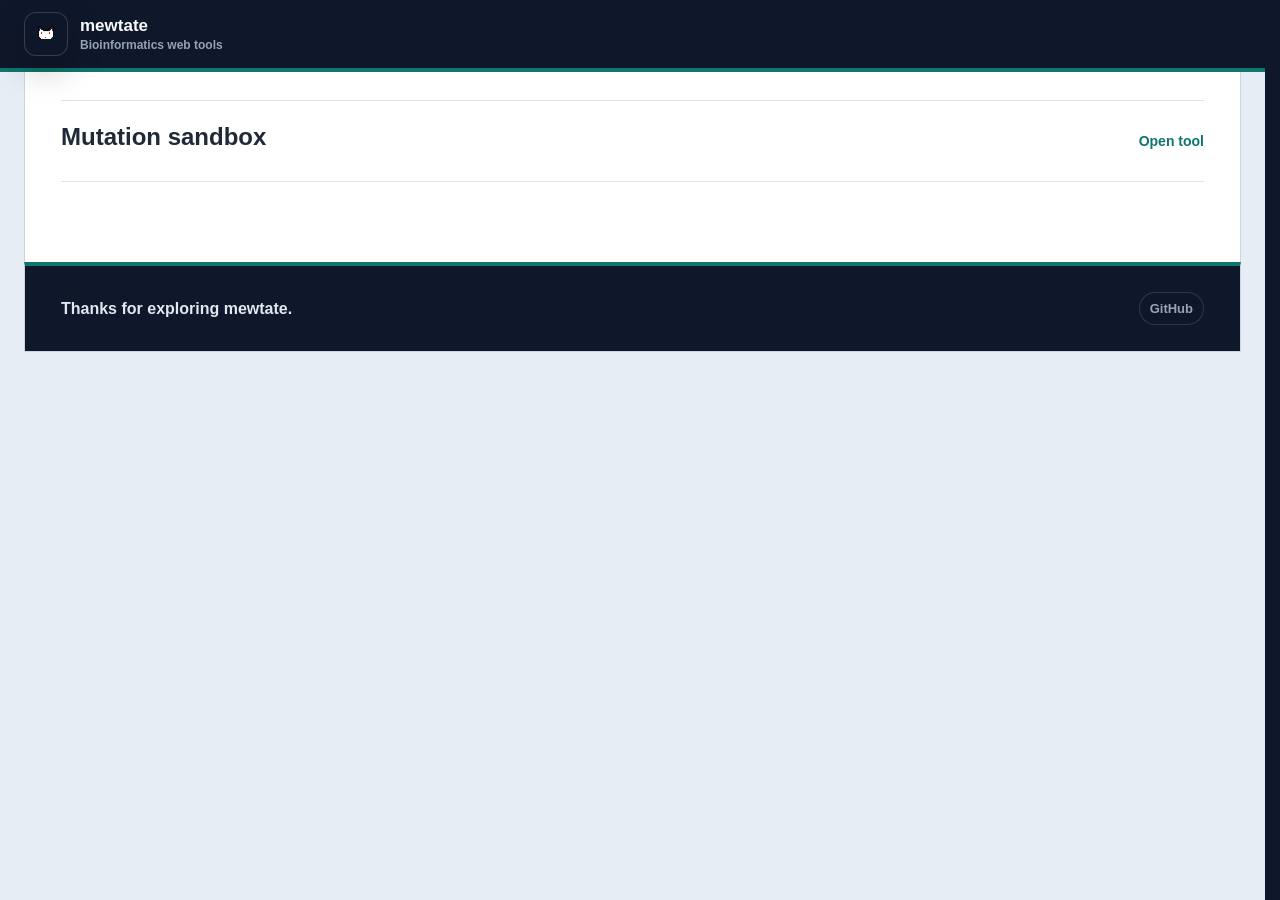
==== commit 22385731: "changed structure" ====
--- a/frontend/index.html
+++ b/frontend/index.html
@@ -6,186 +6,27 @@
     <link rel="icon" type="image/png" href="mewtateLogo.png">
     <link rel="stylesheet" href="style.css">
 </head>
-<body>
-    <header class="site-header">
+<body class="home-page">
+    <header class="site-header home-header">
         <div class="brand-zone">
-            <a class="brand-mark" href="#" aria-label="mewtate home">
+            <a class="brand-mark" href="index.html" aria-label="mewtate home">
                 <img src="mewtateLogo.png" alt="mewtate logo">
             </a>
+            <div class="brand-copy">
+                <strong>mewtate</strong>
+                <span>Bioinformatics web tools</span>
+            </div>
         </div>
-
     </header>
 
-    <main>
-        <header class="hero">
-            <div>
-                <p class="eyebrow">Protein mutation sandbox</p>
-                <p class="hero-text">
-                    Run fast comparisons or deeper homolog-aware analysis with UniProt annotations,
-                    conservation scoring, and AlphaFold structure context.
-                </p>
-            </div>
-        </header>
-
-        <section class="workspace-grid">
-            <div class="left-column">
-                <aside class="panel info-panel">
-                    <div class="panel-header compact">
-                        <div>
-                            <p class="panel-kicker">Protein info</p>
-                            <h2>
-                                Identity
-                                <span class="info-tip" tabindex="0" data-tooltip="Deep analysis compares your sequence against UniProt matches so mewtate can show a likely protein name, organism, accession, and annotation source.">i</span>
-                            </h2>
-                        </div>
-                    </div>
-
-                    <div id="protein-info" class="protein-info">
-                        <p class="empty-state">
-                            Use Deep analysis to identify the closest reviewed protein match.
-                        </p>
-                    </div>
-                </aside>
-
-                <aside class="panel sequence-library-panel">
-                    <div class="panel-header compact">
-                        <div>
-                            <p class="panel-kicker">Samples</p>
-                            <h2>Library</h2>
-                        </div>
-                    </div>
-
-                    <div class="sequence-library">
-                        <h3>Recent</h3>
-                        <div id="recent-sequences" class="sequence-list">
-                            <p class="empty-state">Recent analyzed sequences will appear here.</p>
-                        </div>
-
-                        <h3>Samples</h3>
-                        <div id="sample-sequences" class="sequence-list"></div>
-                    </div>
-                </aside>
-            </div>
-
-            <div class="main-column">
-                <section class="panel sequence-panel">
-                    <div class="panel-header">
-                        <div>
-                            <p class="panel-kicker">Analyze</p>
-                            <h2>Compare proteins</h2>
-                        </div>
-                    </div>
-
-                    <div class="sequence-input-grid">
-                        <div>
-                            <label for="wildtype-sequence">Wildtype sequence</label>
-                            <textarea id="wildtype-sequence" rows="5"></textarea>
-                        </div>
-
-                        <div>
-                            <label for="mutant-sequence">Mutant sequence</label>
-                            <textarea id="mutant-sequence" rows="5"></textarea>
-                        </div>
-                    </div>
-
-                    <div class="analysis-actions">
-                        <div class="analysis-option">
-                            <div>
-                                <h3>
-                                    Quick analysis
-                                    <span class="info-tip" tabindex="0" data-tooltip="Compares wildtype and mutant sequences directly. It uses a pasted aligned FASTA if available, but skips remote homolog search and UniProt feature lookup.">i</span>
-                                </h3>
-                            </div>
-                            <button id="quick-analysis-button">Quick analysis</button>
-                        </div>
-
-                        <div class="analysis-option deep-analysis">
-                            <div>
-                                <h3>
-                                    Deep analysis
-                                    <span class="info-tip" tabindex="0" data-tooltip="Runs the full workflow: identifies likely homologs, builds an alignment, calculates conservation, fetches UniProt functional regions, and maps mutations onto structure when possible.">i</span>
-                                </h3>
-                                <div id="deep-analysis-progress" class="progress-bar hidden">
-                                    <span></span>
-                                </div>
-                                <p id="deep-analysis-status" class="tool-status"></p>
-                            </div>
-                            <button id="deep-analysis-button">Deep analysis</button>
-                        </div>
-                    </div>
-                </section>
-
-                <section id="results"></section>
-            </div>
-
-            <div class="right-column">
-                <aside class="panel structure-panel" id="structure-panel">
-                    <div class="panel-header compact">
-                        <div>
-                            <p class="panel-kicker">Structure</p>
-                            <h2>
-                                3D model
-                                <span class="info-tip" tabindex="0" data-tooltip="When AlphaFold has a predicted structure for the matched protein, substitutions and deletions are highlighted near the affected residue positions.">i</span>
-                            </h2>
-                        </div>
-                        <button id="structure-expand-button" class="icon-action" type="button">Expand</button>
-                    </div>
-
-                    <div id="structure-viewer" class="structure-viewer"></div>
-                    <p id="structure-status" class="tool-status">
-                        Use Deep analysis to load an AlphaFold structure and map mutations onto it.
-                    </p>
-                </aside>
-
-                <aside class="panel tools-panel">
-                    <div class="panel-header compact">
-                        <div>
-                            <p class="panel-kicker">Optional tools</p>
-                            <h2>Refine input</h2>
-                        </div>
-                    </div>
-
-                    <details class="tool-drawer">
-                        <summary>
-                            Conservation analysis
-                            <span class="info-tip" tabindex="0" data-tooltip="Conservation estimates how often each residue is preserved across homologous proteins. Mutations at highly conserved positions are treated as more biologically important.">i</span>
-                        </summary>
-                        <div class="homolog-search">
-                            <p class="tool-description">
-                                Paste your own pre-aligned homolog sequences below. Quick and deep analysis will use
-                                this custom alignment instead of an automatically generated homolog alignment.
-                            </p>
-                        </div>
-                        <label for="aligned-fasta">Custom aligned FASTA</label>
-                        <textarea id="aligned-fasta" rows="7" placeholder=">seq1&#10;MKTFFVLLL&#10;>seq2&#10;MKTFFILLL&#10;>seq3&#10;MKTYFVLLL"></textarea>
-                    </details>
-
-                    <details class="tool-drawer">
-                        <summary>Editable mutant sequence</summary>
-                        <button id="load-sequence-button">Load sequence into editor</button>
-
-                        <div class="mutation-modes">
-                            <button id="substitute-mode-button">Substitute</button>
-                            <button id="insert-mode-button">Insert</button>
-                            <button id="delete-mode-button">Delete</button>
-                        </div>
-
-                        <div id="sequence-editor"></div>
-
-                        <h3>Amino acid palette</h3>
-                        <div id="amino-acid-palette"></div>
-
-                        <div id="amino-acid-legend" class="hidden">
-                            <div class="legend">
-                                <span class="legend-item aa-nonpolar">Nonpolar / hydrophobic</span>
-                                <span class="legend-item aa-polar">Polar uncharged</span>
-                                <span class="legend-item aa-positive">Positively charged</span>
-                                <span class="legend-item aa-negative">Negatively charged</span>
-                            </div>
-                        </div>
-                    </details>
-                </aside>
-            </div>
+    <main class="home-main">
+        <section class="tool-directory" aria-label="Available tools">
+            <a class="tool-row primary-tool" href="mutation-sandbox.html">
+                <div>
+                    <h3>Mutation sandbox</h3>
+                </div>
+                <span>Open tool</span>
+            </a>
         </section>
     </main>
 
@@ -196,13 +37,7 @@
 
         <div class="footer-links">
             <a href="https://github.com/Buuber28" target="_blank" rel="noreferrer">GitHub</a>
-            <a href="https://www.uniprot.org/" target="_blank" rel="noreferrer">UniProt</a>
-            <a href="https://alphafold.ebi.ac.uk/" target="_blank" rel="noreferrer">AlphaFold DB</a>
-            <a href="https://www.ebi.ac.uk/jdispatcher/msa/clustalo" target="_blank" rel="noreferrer">Clustal Omega</a>
         </div>
     </footer>
-
-    <script src="vendor/3Dmol-min.js"></script>
-    <script src="app.js?v=conservation-details"></script>
 </body>
 </html>
--- a/frontend/style.css
+++ b/frontend/style.css
@@ -1,26 +1,21 @@
+html {
+    min-height: 100%;
+    background: #0f172a;
+    scrollbar-gutter: stable;
+}
+
 body {
     font-family: Inter, Arial, sans-serif;
     background:
         radial-gradient(circle at 18% 0%, rgba(45, 212, 191, 0.12), transparent 30%),
         linear-gradient(135deg, #0f172a 0%, #111827 42%, #1f2937 100%);
+    background-color: #0f172a;
     color: #dbe4f0;
     margin: 0;
+    min-height: 100vh;
+    overflow-y: scroll;
     padding: 0 24px 48px;
 }
-
-body::before {
-    content: "";
-    position: sticky;
-    top: 0;
-    z-index: 14;
-    display: block;
-    height: 70px;
-    margin: 0 -24px -70px;
-    backdrop-filter: blur(18px);
-    background: rgba(15, 23, 42, 0.78);
-    border-bottom: 1px solid rgba(148, 163, 184, 0.16);
-}
-
 
 main {
     max-width: 1480px;
@@ -28,7 +23,7 @@
 }
 
 .site-header {
-    position: sticky;
+    position: relative;
     top: 0;
     z-index: 15;
     display: flex;
@@ -63,6 +58,33 @@
     width: 32px;
     height: 32px;
     object-fit: contain;
+}
+
+.brand-copy {
+    display: grid;
+    gap: 2px;
+}
+
+.brand-copy strong {
+    color: #f8fafc;
+    font-size: 17px;
+}
+
+.brand-copy span {
+    color: #94a3b8;
+    font-size: 12px;
+    font-weight: 700;
+}
+
+.header-link {
+    color: #cbd5e1;
+    font-size: 14px;
+    font-weight: 800;
+    text-decoration: none;
+}
+
+.header-link:hover {
+    color: #99f6e4;
 }
 
 .hero {
@@ -913,19 +935,198 @@
     display: none;
 }
 
+.home-page,
+.tool-page {
+    background: #e7edf4;
+    color: #1f2937;
+    padding-bottom: 0;
+}
+
+.home-page .site-header,
+.tool-page .site-header {
+    justify-content: space-between;
+    max-width: none;
+    min-height: 72px;
+    box-sizing: border-box;
+    margin: 0 -24px;
+    padding: 12px max(24px, calc((100vw - 1280px) / 2 + 24px));
+    border-bottom: 4px solid #0f766e;
+    background: #0f172a;
+}
+
+.home-page .brand-mark,
+.tool-page .brand-mark {
+    border-color: rgba(148, 163, 184, 0.28);
+    background: rgba(15, 23, 42, 0.72);
+    box-shadow: 0 14px 34px rgba(0, 0, 0, 0.22);
+}
+
+.home-page .brand-copy strong,
+.tool-page .brand-copy strong {
+    color: #f8fafc;
+}
+
+.home-page .brand-copy span,
+.tool-page .brand-copy span,
+.home-page .header-link,
+.tool-page .header-link {
+    color: #94a3b8;
+}
+
+.home-page .header-link:hover,
+.tool-page .header-link:hover {
+    color: #99f6e4;
+}
+
+.home-main,
+.tool-main {
+    max-width: 1280px;
+    padding: 0 0 40px;
+    background: #ffffff;
+    border-right: 1px solid #cbd5e1;
+    border-left: 1px solid #cbd5e1;
+}
+
+.tool-intro {
+    padding: 28px 36px 24px;
+    border-bottom: 1px solid #cbd5e1;
+    background: #f8fafc;
+}
+
+.tool-intro h1 {
+    max-width: 900px;
+    margin: 0;
+    color: #1f2937;
+    font-size: 40px;
+    line-height: 1.15;
+    letter-spacing: 0;
+}
+
+.tool-intro .hero-text {
+    max-width: 780px;
+    color: #475569;
+    font-size: 17px;
+    line-height: 1.65;
+    margin-top: 14px;
+}
+
+.home-page .eyebrow,
+.tool-page .eyebrow {
+    color: #0f766e;
+}
+
+.section-heading {
+    margin-bottom: 18px;
+}
+
+.section-heading h2 {
+    margin: 0;
+    color: #1f2937;
+    font-size: 26px;
+}
+
+.tool-directory {
+    padding: 28px 36px 40px;
+}
+
+.tool-row {
+    display: grid;
+    grid-template-columns: minmax(0, 1fr) auto;
+    gap: 28px;
+    align-items: center;
+    padding: 22px 0;
+    border-top: 1px solid #dbe3f0;
+    color: inherit;
+    text-decoration: none;
+}
+
+.tool-row:last-child {
+    border-bottom: 1px solid #dbe3f0;
+}
+
+.tool-row h3 {
+    margin: 0 0 8px;
+    color: #1f2937;
+    font-size: 24px;
+}
+
+.tool-row p {
+    max-width: 820px;
+    margin: 0;
+    color: #475569;
+    font-size: 15px;
+    line-height: 1.6;
+}
+
+.tool-row > span {
+    color: #0f766e;
+    font-size: 14px;
+    font-weight: 800;
+}
+
+.tool-row:hover h3,
+.tool-row:hover > span {
+    color: #0f766e;
+}
+
+.tool-type {
+    margin-bottom: 6px !important;
+    color: #0f766e !important;
+    font-size: 12px;
+    font-weight: 800;
+    letter-spacing: 0.08em;
+    text-transform: uppercase;
+}
+
+.tool-page .workspace-grid {
+    padding: 28px 36px 0;
+}
+
+.tool-page .panel,
+.tool-page #results {
+    border-color: #dbe3f0;
+    border-radius: 3px;
+    background: #ffffff;
+    box-shadow: none;
+}
+
+.tool-page .analysis-option,
+.tool-page .sequence-preset,
+.tool-page .sequence-visualization,
+.tool-page .conservation-heatmap,
+.tool-page .substitution-card {
+    border-radius: 4px;
+    background: #ffffff;
+}
+
+.tool-page .deep-analysis {
+    background: #f0fdfa;
+}
+
+.tool-page textarea {
+    border-radius: 4px;
+}
+
+.tool-page button,
+.tool-page .icon-action {
+    border-radius: 4px;
+}
+
 .site-footer {
     display: grid;
     grid-template-columns: minmax(260px, 1fr) auto;
     gap: 32px;
     align-items: center;
-    max-width: 1480px;
-    margin: 44px auto 0;
-    padding: 36px;
-    border: 1px solid rgba(148, 163, 184, 0.22);
-    border-radius: 20px;
-    background: rgba(2, 6, 23, 0.72);
+    max-width: 1280px;
+    margin: 0 auto;
+    padding: 26px 36px;
+    border: 1px solid #cbd5e1;
+    border-top: 4px solid #0f766e;
+    border-radius: 0;
+    background: #0f172a;
     color: #cbd5e1;
-    box-shadow: 0 28px 90px rgba(0, 0, 0, 0.28);
+    box-shadow: none;
+    box-sizing: border-box;
 }
 
 .site-footer p {
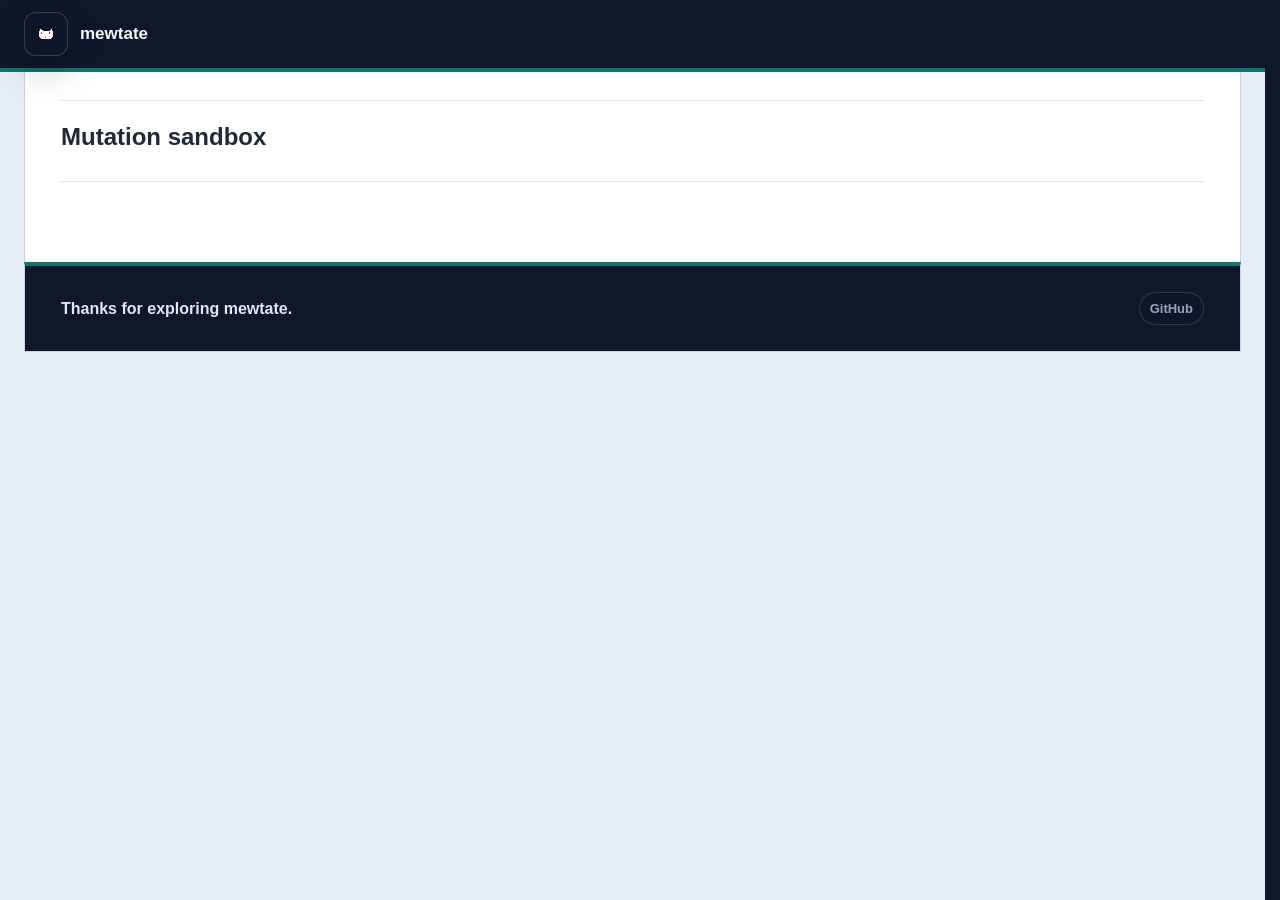
==== commit b8700fd6: "changed front page and added description" ====
--- a/frontend/index.html
+++ b/frontend/index.html
@@ -2,6 +2,7 @@
 <html lang="en">
 <head>
     <meta charset="UTF-8">
+    <meta name="viewport" content="width=device-width, initial-scale=1.0">
     <title>mewtate</title>
     <link rel="icon" type="image/png" href="mewtateLogo.png">
     <link rel="stylesheet" href="style.css">
@@ -14,7 +15,6 @@
             </a>
             <div class="brand-copy">
                 <strong>mewtate</strong>
-                <span>Bioinformatics web tools</span>
             </div>
         </div>
     </header>
@@ -24,8 +24,11 @@
             <a class="tool-row primary-tool" href="mutation-sandbox.html">
                 <div>
                     <h3>Mutation sandbox</h3>
+                    <p class="tool-hover-description">
+                        Compare protein sequence mutations with conservation, UniProt functional regions,
+                        and AlphaFold structure context.
+                    </p>
                 </div>
-                <span>Open tool</span>
             </a>
         </section>
     </main>
--- a/frontend/style.css
+++ b/frontend/style.css
@@ -62,7 +62,7 @@
 
 .brand-copy {
     display: grid;
-    gap: 2px;
+    gap: 0;
 }
 
 .brand-copy strong {
@@ -1031,9 +1031,9 @@
 
 .tool-row {
     display: grid;
-    grid-template-columns: minmax(0, 1fr) auto;
-    gap: 28px;
-    align-items: center;
+    grid-template-columns: minmax(0, 1fr);
+    gap: 8px;
+    align-items: start;
     padding: 22px 0;
     border-top: 1px solid #dbe3f0;
     color: inherit;
@@ -1058,15 +1058,23 @@
     line-height: 1.6;
 }
 
-.tool-row > span {
+.tool-row:hover h3 {
     color: #0f766e;
-    font-size: 14px;
-    font-weight: 800;
-}
-
-.tool-row:hover h3,
-.tool-row:hover > span {
-    color: #0f766e;
+}
+
+.tool-hover-description {
+    max-height: 0;
+    opacity: 0;
+    overflow: hidden;
+    transform: translateY(-2px);
+    transition: max-height 0.18s ease, opacity 0.18s ease, transform 0.18s ease;
+}
+
+.tool-row:hover .tool-hover-description,
+.tool-row:focus-visible .tool-hover-description {
+    max-height: 80px;
+    opacity: 1;
+    transform: translateY(0);
 }
 
 .tool-type {
@@ -1165,6 +1173,86 @@
         padding: 0 16px 32px;
     }
 
+    .home-page .site-header,
+    .tool-page .site-header {
+        min-height: 68px;
+        margin: 0 -16px;
+        padding: 12px 16px;
+    }
+
+    .brand-zone {
+        gap: 10px;
+        min-width: 0;
+    }
+
+    .brand-mark {
+        width: 40px;
+        height: 40px;
+        border-radius: 8px;
+    }
+
+    .brand-mark img {
+        width: 30px;
+        height: 30px;
+    }
+
+    .brand-copy {
+        min-width: 0;
+    }
+
+    .brand-copy strong {
+        font-size: 16px;
+    }
+
+    .brand-copy span {
+        font-size: 11px;
+        white-space: nowrap;
+    }
+
+    .home-main,
+    .tool-main {
+        width: 100%;
+        border-right: 1px solid #cbd5e1;
+        border-left: 1px solid #cbd5e1;
+        box-sizing: border-box;
+    }
+
+    .tool-directory {
+        padding: 22px 18px 28px;
+    }
+
+    .tool-row {
+        grid-template-columns: 1fr;
+        gap: 10px;
+        padding: 18px 0;
+    }
+
+    .tool-row h3 {
+        font-size: 22px;
+    }
+
+    .tool-row > span {
+        justify-self: start;
+    }
+
+    .tool-intro {
+        padding: 22px 18px 20px;
+    }
+
+    .tool-intro h1 {
+        font-size: 30px;
+        line-height: 1.18;
+    }
+
+    .tool-intro .hero-text {
+        font-size: 15px;
+        line-height: 1.55;
+    }
+
+    .tool-page .workspace-grid {
+        padding: 18px 14px 0;
+    }
+
     .workspace-grid,
     .sequence-input-grid,
     .hero,
@@ -1172,8 +1260,34 @@
         grid-template-columns: 1fr;
     }
 
+    .workspace-grid,
+    .main-column,
+    .left-column,
+    .right-column {
+        gap: 14px;
+    }
+
+    .panel,
+    #results {
+        padding: 18px;
+    }
+
+    .panel h2 {
+        font-size: 21px;
+    }
+
+    .analysis-option {
+        gap: 12px;
+        padding: 14px;
+    }
+
     .footer-links {
         justify-content: flex-start;
+    }
+
+    .site-footer {
+        gap: 18px;
+        padding: 22px 18px;
     }
 
     .panel-header {
